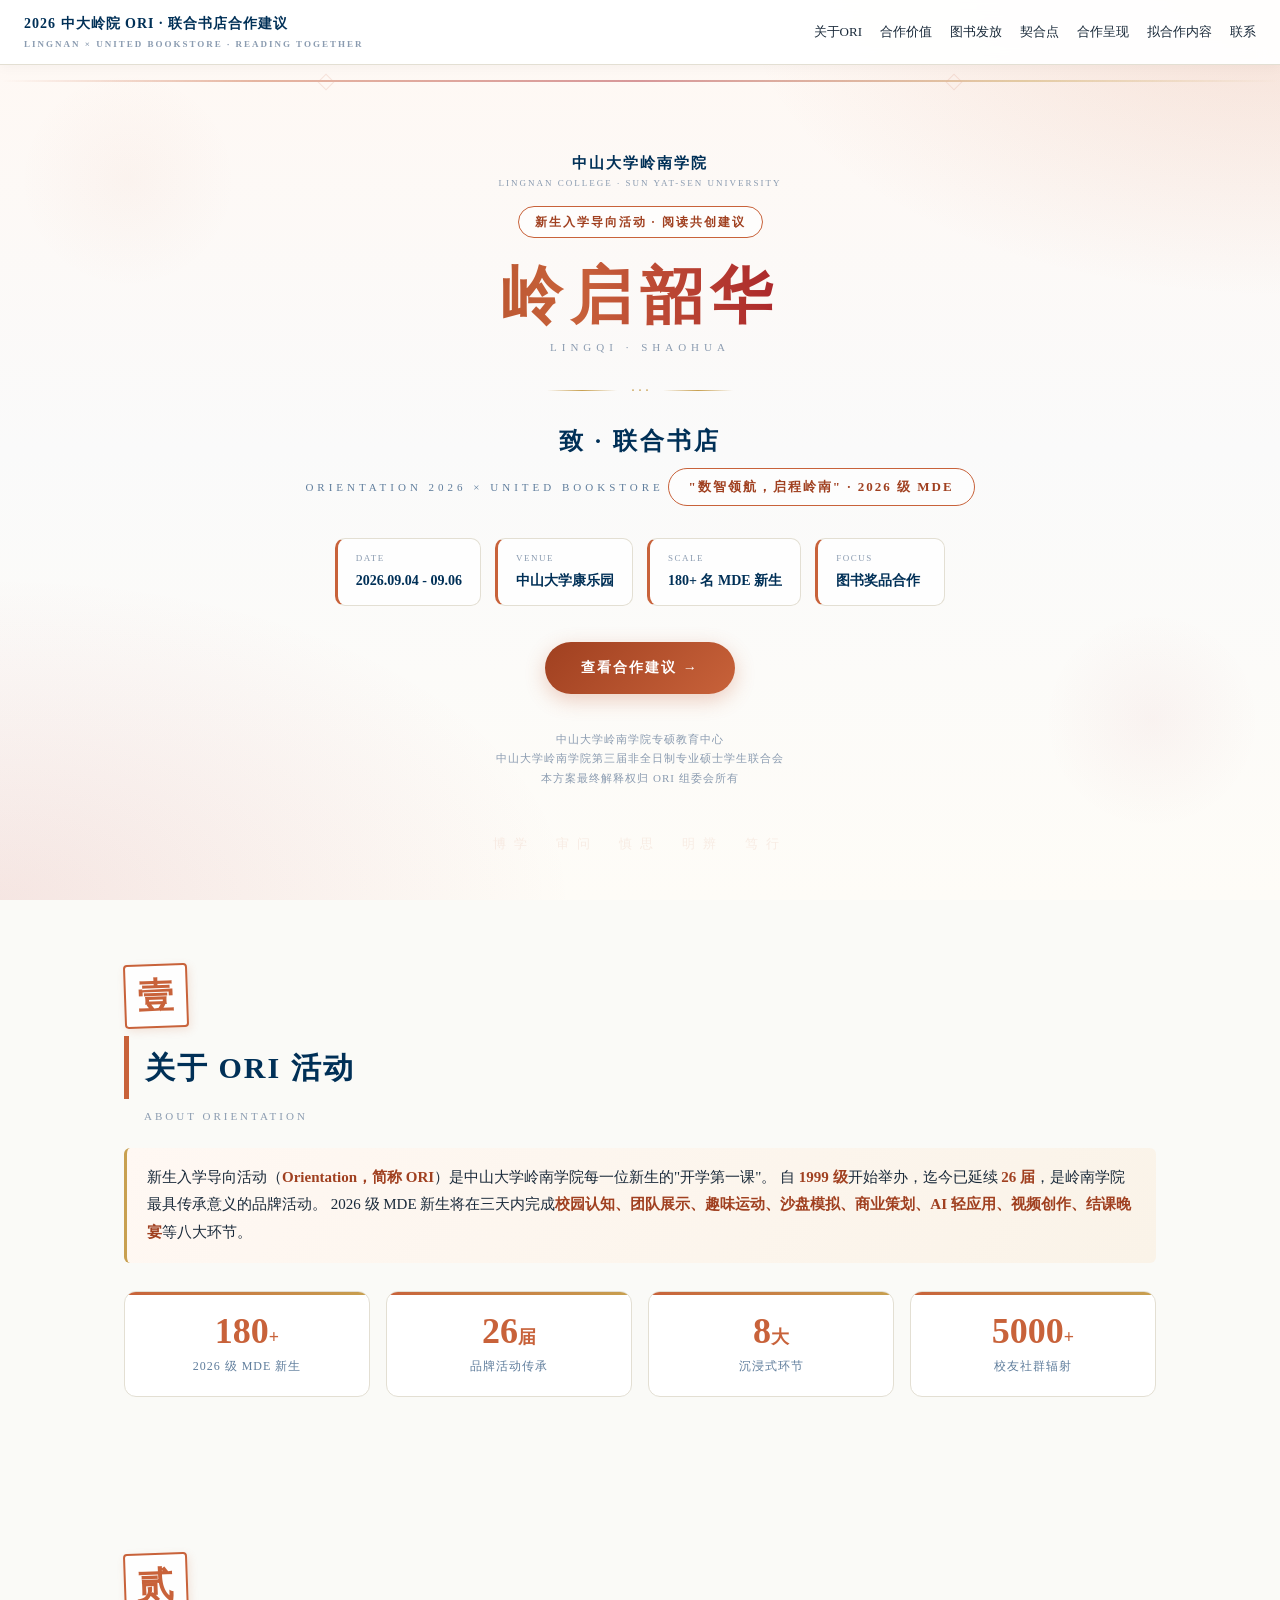
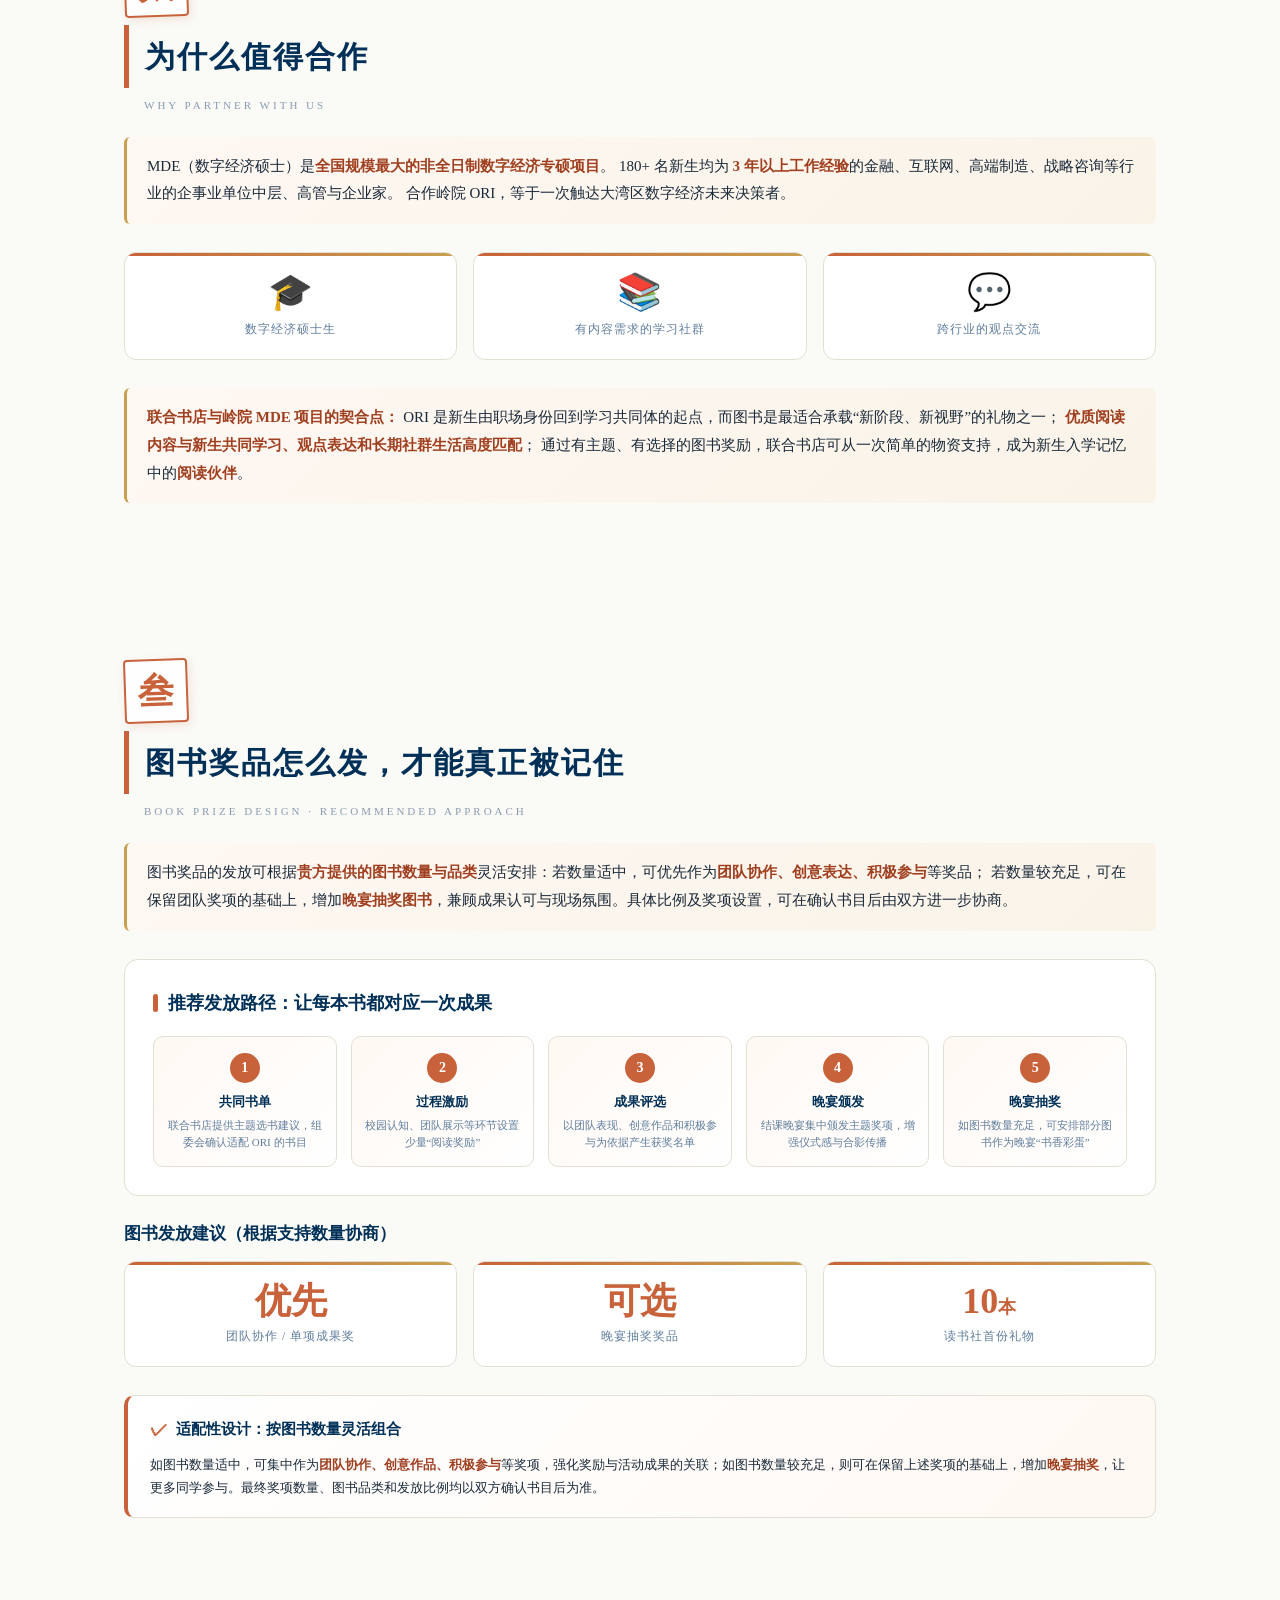
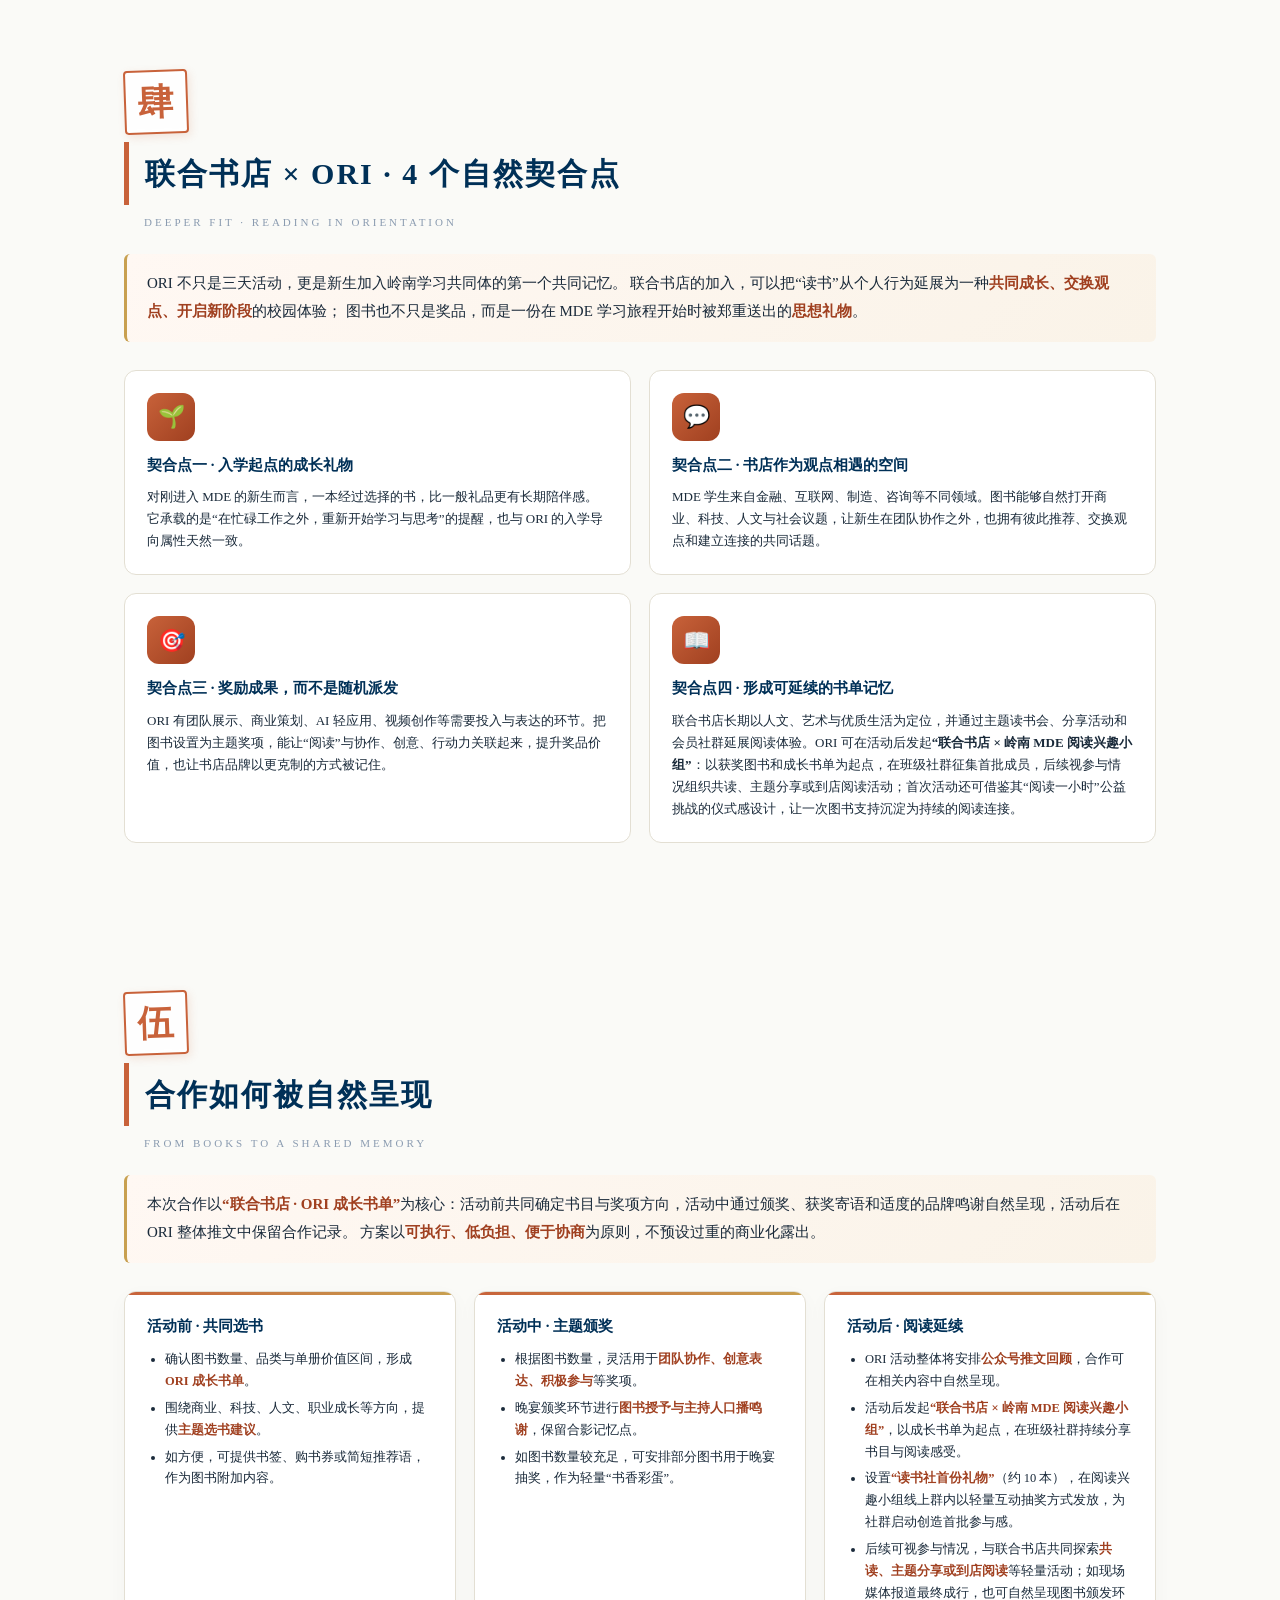
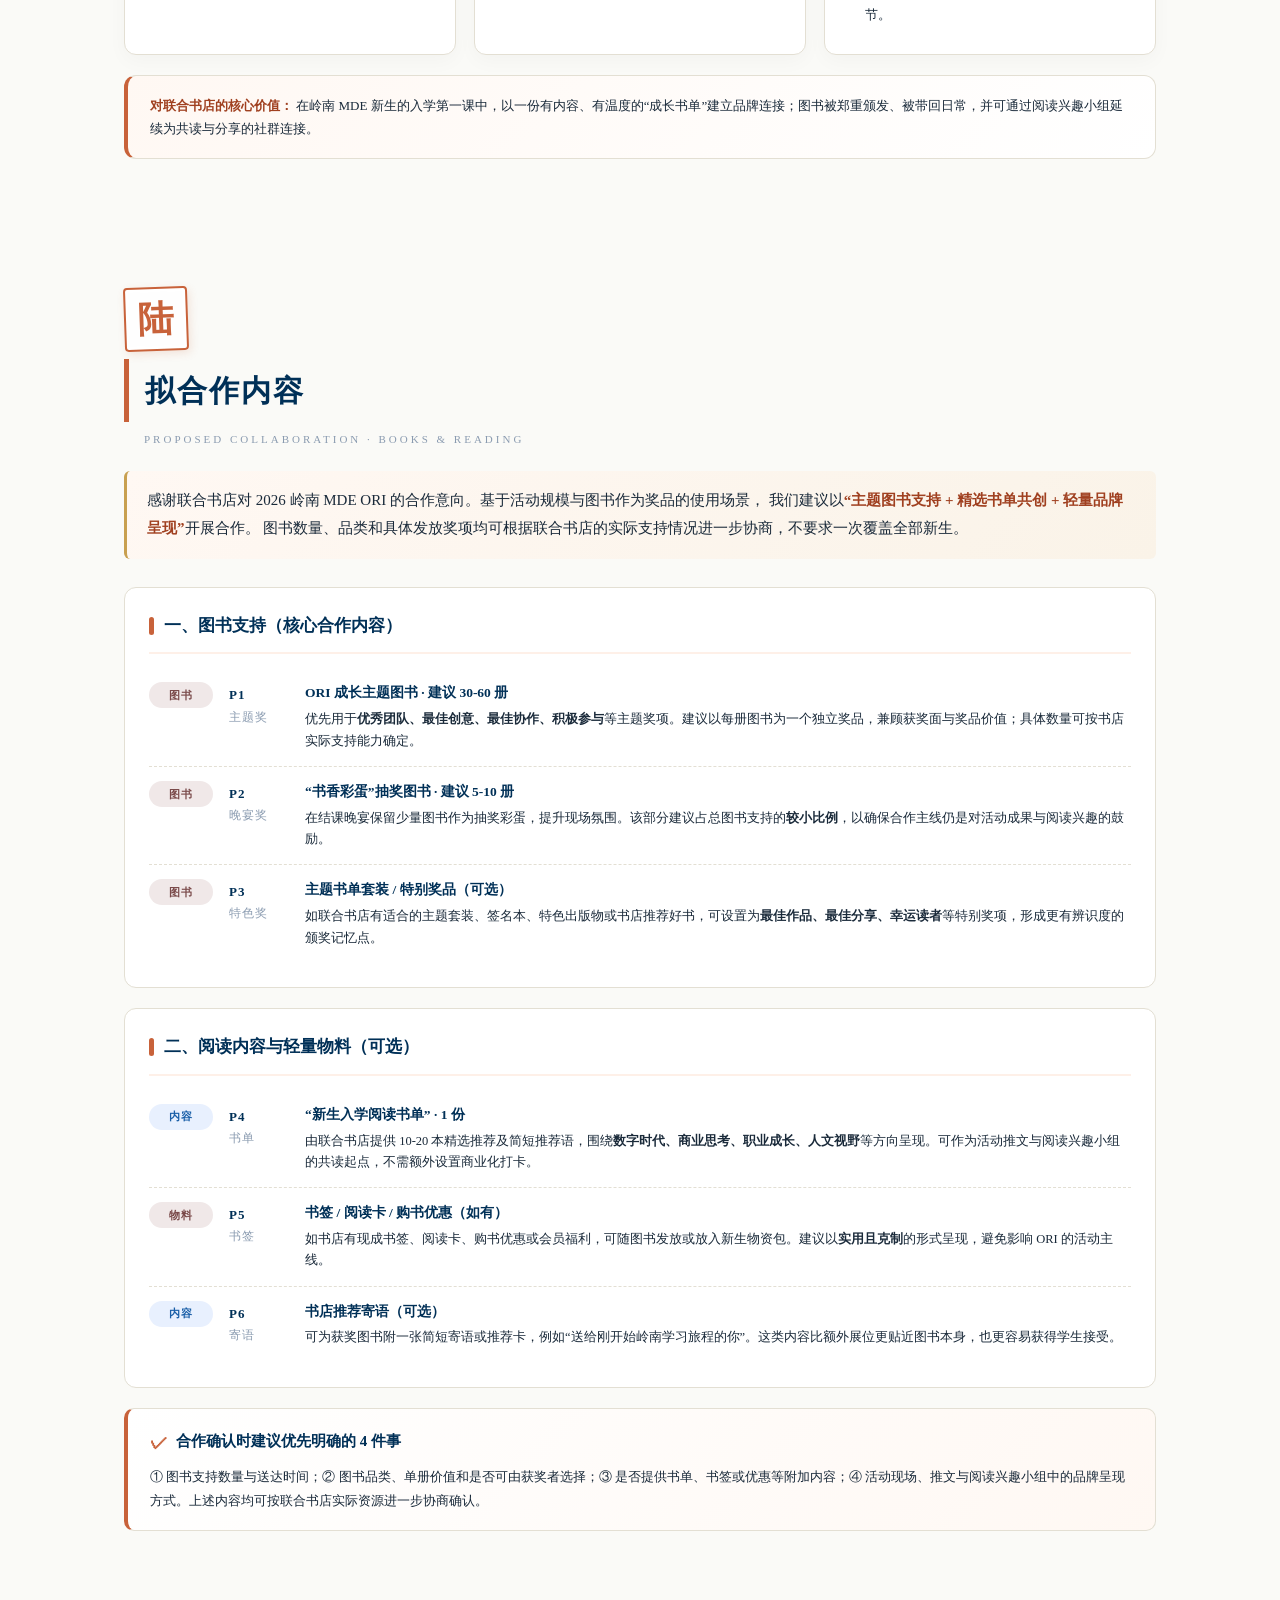
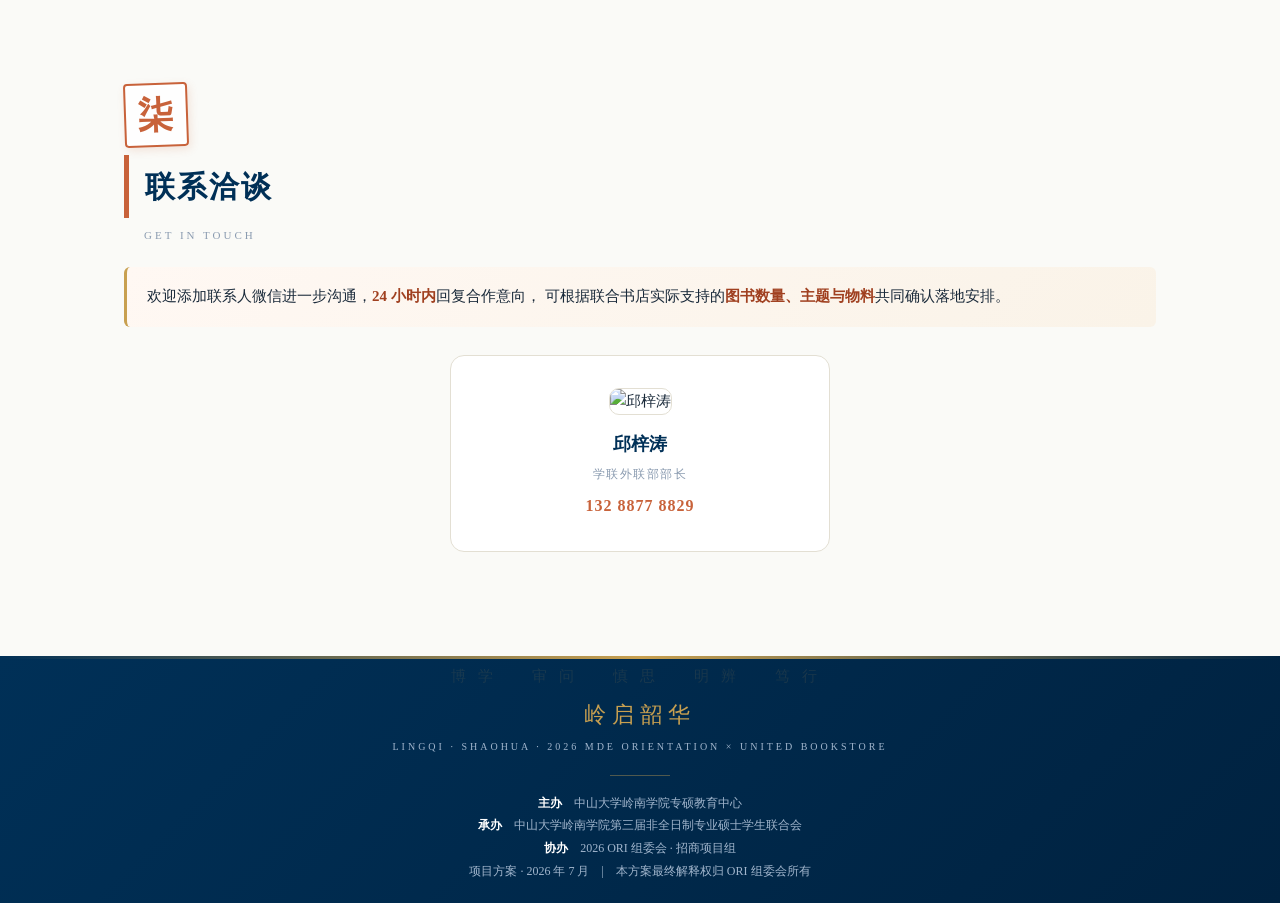
==== index.html @ 6dfabd99 "Add 联合书店合作方案" ====
<!DOCTYPE html>
<html lang="zh-CN">
<head>
<meta charset="UTF-8">
<meta name="viewport" content="width=device-width, initial-scale=1.0">
<title>2026 中大岭院 MDE 新生 ORI · 联合书店合作建议</title>
<style>
*{margin:0;padding:0;box-sizing:border-box}
:root{
  --pony:#c8623a;
  --pony-deep:#a04020;
  --pony-light:#fef0e8;
  --sysu-red:#a8202a;
  --navy:#003057;
  --gold:#c8a050;
  --bg:#fafaf7;
  --card:#ffffff;
  --border:#e3dfd3;
  --text:#1a2a3a;
  --light:#5f7d9c;
  --muted:#8a9bb0;
}
html{scroll-behavior:smooth}
body{
  font-family:"PingFang SC","Microsoft YaHei","Hiragino Sans GB",serif;
  line-height:1.7;color:var(--text);background:var(--bg);
  -webkit-font-smoothing:antialiased;font-size:15px;
}
.nav{
  position:fixed;top:0;left:0;right:0;z-index:100;
  background:rgba(255,255,255,0.95);backdrop-filter:blur(10px);
  border-bottom:1px solid var(--border);padding:12px 24px;
  display:flex;align-items:center;justify-content:space-between;
  box-shadow:0 2px 12px rgba(0,0,0,0.04);
}
.nav .brand{font-size:14px;font-weight:700;color:var(--navy);letter-spacing:1px;}
.nav .brand small{display:block;font-size:9px;color:var(--muted);letter-spacing:2px;margin-top:1px;}
.nav-menu{display:flex;gap:18px;flex-wrap:wrap;}
.nav-menu a{font-size:13px;color:var(--text);text-decoration:none;font-weight:500;transition:color 0.2s;}
.nav-menu a:hover{color:var(--pony);}
.cover{
  min-height:100vh;position:relative;overflow:hidden;
  background:
    radial-gradient(ellipse 70% 55% at 100% 0%,rgba(200,98,58,0.16) 0%,transparent 60%),
    radial-gradient(ellipse 75% 60% at 0% 100%,rgba(168,32,42,0.10) 0%,transparent 60%),
    linear-gradient(180deg,#fff8f3 0%,#fafafa 50%,#fefcf7 100%);
  display:flex;align-items:center;justify-content:center;
  padding:100px 24px 60px;text-align:center;
}
.cover::before{
  content:"";position:absolute;top:0;left:0;right:0;bottom:0;pointer-events:none;
  background-image:radial-gradient(circle at 10% 20%,rgba(200,98,58,0.04) 0%,transparent 8%),
                   radial-gradient(circle at 90% 80%,rgba(168,32,42,0.04) 0%,transparent 8%);
}
.cover::after{
  content:"博学　审问　慎思　明辨　笃行";
  position:absolute;bottom:5%;left:50%;transform:translateX(-50%);
  font-family:"STKaiti","KaiTi","楷体",serif;font-size:13px;letter-spacing:8px;
  color:rgba(200,98,58,0.10);white-space:nowrap;pointer-events:none;z-index:0;
}
.cover-deco-top{
  position:absolute;top:80px;left:0;right:0;height:2px;pointer-events:none;z-index:0;
  background:linear-gradient(90deg,transparent 0%,var(--pony) 20%,var(--sysu-red) 50%,var(--gold) 80%,transparent 100%);
  opacity:0.45;
}
.cover-deco-top::before,.cover-deco-top::after{
  content:"";position:absolute;top:-4px;width:10px;height:10px;
  border:1.5px solid var(--pony);transform:rotate(45deg);opacity:0.3;
}
.cover-deco-top::before{left:25%;}
.cover-deco-top::after{right:25%;}
.cover-inner{position:relative;z-index:1;max-width:760px;}
.cover .sysu{display:flex;align-items:center;justify-content:center;gap:10px;margin-bottom:14px;}
.cover .sysu img{height:36px;}
.cover .sysu .cn{font-size:15px;font-weight:700;color:var(--navy);letter-spacing:2px;}
.cover .sysu .en{font-size:9px;color:var(--muted);letter-spacing:2px;}
.cover-top-tag{
  display:inline-block;padding:5px 16px;border:1px solid var(--pony);
  border-radius:20px;font-size:12px;color:var(--pony-deep);
  letter-spacing:2px;font-weight:600;background:rgba(255,255,255,0.7);margin-bottom:24px;
}
.cover h1{
  font-family:"STKaiti","KaiTi","楷体",serif;
  font-size:62px;font-weight:700;letter-spacing:8px;line-height:1.1;
  background:linear-gradient(90deg,var(--pony-deep) 0%,var(--pony) 40%,var(--sysu-red) 75%,var(--gold) 100%);
  -webkit-background-clip:text;-webkit-text-fill-color:transparent;background-clip:text;
  margin-bottom:8px;
}
.cover .h1-en{font-size:11px;letter-spacing:5px;color:var(--muted);margin-bottom:22px;}
.cover-divider{display:flex;align-items:center;justify-content:center;gap:14px;margin:18px 0;}
.cover-divider::before,.cover-divider::after{
  content:"";width:70px;height:1px;
  background:linear-gradient(90deg,transparent,var(--gold),transparent);
}
.cover-divider span{color:var(--gold);font-size:14px;}
.cover h2{font-size:24px;font-weight:700;color:var(--navy);letter-spacing:3px;margin-bottom:6px;}
.cover h2-en{font-size:11px;letter-spacing:4px;color:var(--light);margin-bottom:18px;}
.cover .theme{
  display:inline-block;padding:7px 20px;border:1.5px solid var(--pony);
  border-radius:24px;font-size:13px;letter-spacing:2px;
  color:var(--pony-deep);font-weight:700;background:rgba(255,255,255,0.6);margin-bottom:32px;
}
.cover-info{display:flex;flex-wrap:wrap;justify-content:center;gap:14px;margin-bottom:36px;}
.cover-info .card{
  background:rgba(255,255,255,0.8);border:0.5px solid var(--border);
  border-left:3px solid var(--pony);
  border-radius:10px;padding:12px 18px;min-width:130px;text-align:left;
}
.cover-info .lbl{font-size:9px;color:var(--muted);letter-spacing:1.5px;margin-bottom:3px;}
.cover-info .val{font-size:14px;font-weight:700;color:var(--navy);}
.cover-cta{
  display:inline-block;padding:14px 36px;border-radius:30px;
  background:linear-gradient(135deg,var(--pony-deep),var(--pony));
  color:#fff;text-decoration:none;font-size:14px;font-weight:700;letter-spacing:2px;
  box-shadow:0 6px 20px rgba(200,98,58,0.3);transition:all 0.25s;
}
.cover-cta:hover{transform:translateY(-2px);box-shadow:0 10px 28px rgba(200,98,58,0.4);}
.cover-foot{margin-top:36px;font-size:11px;color:var(--muted);letter-spacing:1px;line-height:1.8;}
section{padding:64px 24px;max-width:1080px;margin:0 auto;}
.section-num{
  display:inline-flex;align-items:center;justify-content:center;
  width:64px;height:64px;border:2.5px solid var(--pony);
  font-family:"STKaiti","KaiTi","楷体",serif;font-size:36px;
  color:var(--pony);font-weight:700;line-height:1;
  background:rgba(255,255,255,0.85);border-radius:4px;
  transform:rotate(-2deg);margin-bottom:8px;position:relative;
  box-shadow:2px 3px 8px rgba(200,98,58,0.15),inset 0 0 0 3px rgba(255,255,255,0.9);
  transition:transform 0.3s;
}
.section-num:hover{transform:rotate(2deg) scale(1.05);}
.section-title{
  font-size:30px;font-weight:800;color:var(--navy);
  border-left:5px solid var(--pony);padding:6px 0 6px 16px;margin-bottom:8px;
  font-family:"STKaiti",serif;letter-spacing:2px;
}
.section-title-en{font-size:11px;color:var(--muted);letter-spacing:3px;margin-bottom:22px;padding-left:20px;}
.section-lead{
  font-size:15px;line-height:1.85;color:var(--text);
  background:linear-gradient(135deg,#fff8f3 0%,#faf3e8 100%);
  border-left:3px solid var(--gold);padding:16px 20px;border-radius:6px;margin-bottom:28px;
}
.section-lead strong{color:var(--pony-deep);}
.kpi-row{display:grid;grid-template-columns:repeat(4,1fr);gap:16px;margin-bottom:28px;}
.kpi{
  background:#fff;border:1px solid var(--border);border-radius:12px;
  padding:20px;text-align:center;transition:all 0.25s;
  position:relative;overflow:hidden;
}
.kpi::before{
  content:"";position:absolute;top:0;left:0;right:0;height:3px;
  background:linear-gradient(90deg,var(--pony),var(--gold));
}
.kpi:hover{
  transform:translateY(-4px);
  box-shadow:0 12px 32px rgba(200,98,58,0.10),0 0 0 1px var(--pony) inset;
  border-color:var(--pony);
}
.kpi .num{
  font-family:"STKaiti",serif;font-size:36px;font-weight:700;
  color:var(--pony);line-height:1.1;margin-bottom:4px;
}
.kpi .num small{font-size:18px;}
.kpi .lbl{font-size:12px;color:var(--light);letter-spacing:1px;}
.flow{
  background:#fff;border:1px solid var(--border);border-radius:14px;
  padding:28px;margin-bottom:24px;
}
.flow h3{font-size:18px;color:var(--navy);margin-bottom:18px;display:flex;align-items:center;gap:10px;}
.flow h3::before{content:"";width:5px;height:18px;background:var(--pony);border-radius:3px;}
.flow-steps{display:grid;grid-template-columns:repeat(5,1fr);gap:14px;}
.flow-step{
  text-align:center;padding:16px 10px;
  background:linear-gradient(135deg,#fff8f3,#fff);
  border:1px solid var(--border);border-radius:10px;position:relative;
  transition:all 0.3s;
}
.flow-step:hover{
  transform:translateY(-3px);
  box-shadow:0 8px 24px rgba(200,98,58,0.08);
  border-color:var(--pony);
}
.flow-step .step-num{
  display:inline-block;width:30px;height:30px;line-height:30px;
  border-radius:50%;background:var(--pony);color:#fff;
  font-weight:700;font-size:14px;margin-bottom:8px;
}
.flow-step .step-name{font-size:13px;font-weight:700;color:var(--navy);margin-bottom:4px;}
.flow-step .step-desc{font-size:11px;color:var(--light);line-height:1.5;}
.feasibility{
  background:linear-gradient(135deg,#fff,#fff8f3);
  border:1px solid var(--border);border-left:4px solid var(--pony);
  border-radius:10px;padding:18px 22px;margin-bottom:24px;
}
.feasibility h4{font-size:15px;color:var(--navy);margin-bottom:8px;display:flex;align-items:center;gap:8px;}
.feasibility h4::before{content:"✓";color:var(--pony);font-weight:700;font-size:18px;}
.feasibility p{font-size:13px;line-height:1.8;color:var(--text);}
.feasibility p strong{color:var(--pony-deep);}
.fit-grid{display:grid;grid-template-columns:repeat(2,1fr);gap:18px;margin-bottom:20px;}
.fit-card{
  background:#fff;border:1px solid var(--border);border-radius:12px;
  padding:22px;position:relative;transition:all 0.25s;
}
.fit-card:hover{
  border-color:var(--pony);
  box-shadow:0 12px 32px rgba(200,98,58,0.10);
  transform:translateY(-3px);
}
.fit-card .fc-ico{
  width:48px;height:48px;border-radius:12px;
  display:flex;align-items:center;justify-content:center;
  font-size:22px;color:#fff;margin-bottom:12px;
  background:linear-gradient(135deg,var(--pony),var(--pony-deep));
}
.fit-card h4{font-size:15px;font-weight:700;color:var(--navy);margin-bottom:8px;}
.fit-card p{font-size:13px;line-height:1.7;color:var(--text);}
.deliverable-grid{display:grid;grid-template-columns:repeat(3,1fr);gap:18px;margin-bottom:20px;}
.deliverable-card{
  background:#fff;border:1px solid var(--border);border-radius:12px;
  padding:22px;position:relative;overflow:hidden;
  box-shadow:0 6px 20px rgba(0,0,0,0.03);
}
.deliverable-card::before{
  content:"";position:absolute;top:0;left:0;right:0;height:3px;
  background:linear-gradient(90deg,var(--pony),var(--gold));
}
.deliverable-card h4{font-size:15px;color:var(--navy);margin-bottom:10px;}
.deliverable-card ul{padding-left:18px;}
.deliverable-card li{font-size:12.5px;line-height:1.75;margin-bottom:5px;color:var(--text);}
.deliverable-card strong{color:var(--pony-deep);}
.deal-note{
  background:linear-gradient(135deg,#fff8f3,#fff);
  border:1px solid var(--border);border-left:4px solid var(--pony);
  border-radius:12px;padding:18px 22px;margin-top:16px;font-size:13px;line-height:1.8;
}
.deal-note strong{color:var(--pony-deep);}
.sponsor-list{
  background:#fff;border:1px solid var(--border);border-radius:12px;
  padding:24px;margin-bottom:20px;
}
.sponsor-list h3{
  font-size:17px;color:var(--navy);margin-bottom:14px;
  display:flex;align-items:center;gap:10px;
  padding-bottom:12px;border-bottom:2px solid var(--pony-light);
}
.sponsor-list h3::before{content:"";width:5px;height:18px;background:var(--pony);border-radius:3px;}
.sponsor-item{
  display:flex;align-items:flex-start;gap:16px;
  padding:14px 0;border-bottom:1px dashed var(--border);
}
.sponsor-item:last-child{border-bottom:none;}
.sponsor-item .si-tag{
  flex-shrink:0;display:inline-flex;align-items:center;justify-content:center;
  min-width:64px;height:26px;border-radius:13px;
  font-size:11px;font-weight:700;letter-spacing:1px;
}
.sponsor-item .si-tag.tech{background:var(--pony-light);color:var(--pony-deep);}
.sponsor-item .si-tag.goods{background:#f0e8e8;color:#7a4a4a;}
.sponsor-item .si-tag.digital{background:#e8f0fe;color:#1a5fa8;}
.sponsor-item .si-tab{font-size:12px;color:var(--muted);letter-spacing:1px;flex-shrink:0;width:60px;padding-top:2px;}
.sponsor-item .si-tab strong{color:var(--navy);font-size:13px;display:block;}
.sponsor-item .si-body{flex:1;}
.sponsor-item .si-body h5{font-size:13.5px;font-weight:700;color:var(--navy);margin-bottom:4px;}
.sponsor-item .si-body p{font-size:12.5px;line-height:1.7;color:var(--text);}
.rights-table{width:100%;border-collapse:collapse;background:#fff;border-radius:10px;overflow:hidden;
  box-shadow:0 2px 8px rgba(0,0,0,0.05);font-size:12.5px;}
.rights-table th{
  background:linear-gradient(135deg,var(--pony-deep),var(--pony));color:#fff;
  padding:12px 10px;text-align:center;font-size:12.5px;letter-spacing:1.5px;
  border-bottom:2px solid var(--gold);
}
.rights-table td{padding:10px;border-top:1px solid var(--border);text-align:center;vertical-align:middle;}
.rights-table td:first-child{text-align:left;background:#fff8f3;font-weight:600;color:var(--navy);}
.rights-table .check{color:var(--pony);font-weight:700;font-size:16px;}
.rights-table .partial{color:var(--gold);font-size:14px;}
.rights-table tbody tr:nth-child(even){background:rgba(255,248,243,0.5);}
.rights-table tbody tr:nth-child(odd){background:#fff;}
.rights-table tbody tr:hover{background:rgba(200,98,58,0.04) !important;box-shadow:inset 3px 0 0 var(--pony);}
.partners-row{display:grid;grid-template-columns:1fr 1fr;gap:18px;margin-top:8px;}
.partner-card{
  background:#fff;border:1px solid var(--border);border-radius:12px;
  padding:20px;text-align:center;
}
.partner-card h3{font-size:16px;color:var(--navy);margin-bottom:12px;letter-spacing:1px;}
.partner-card img{width:100%;border-radius:8px;background:#fff;}
.contact-card-single{
  background:#fff;border:1px solid var(--border);border-radius:14px;
  padding:32px 24px;text-align:center;max-width:380px;margin:0 auto;
  transition:all 0.25s;
}
.contact-card-single:hover{
  transform:translateY(-4px);
  box-shadow:0 12px 36px rgba(200,98,58,0.10);
  border-color:var(--gold);
}
.contact-card-single img{
  width:160px;height:160px;border-radius:10px;
  border:1px solid var(--border);margin-bottom:14px;object-fit:contain;
}
.contact-card-single .name{font-size:18px;font-weight:700;color:var(--navy);margin-bottom:4px;}
.contact-card-single .role{font-size:12px;color:var(--muted);margin-bottom:8px;letter-spacing:1.5px;}
.contact-card-single .phone{font-size:16px;color:var(--pony);font-weight:700;letter-spacing:1px;}
footer{
  background:linear-gradient(135deg,var(--navy),#002240);
  color:#fff;padding:40px 24px 20px;text-align:center;margin-top:40px;
  position:relative;overflow:hidden;
}
footer::before{
  content:"博学　审问　慎思　明辨　笃行";
  position:absolute;top:8px;left:0;right:0;
  font-family:"STKaiti","KaiTi","楷体",serif;font-size:15px;letter-spacing:12px;
  color:rgba(200,160,80,0.12);white-space:nowrap;pointer-events:none;
}
footer::after{
  content:"";position:absolute;top:0;left:0;right:0;height:3px;
  background:linear-gradient(90deg,transparent,var(--gold),transparent);
}
footer .foot-brand{
  font-family:"STKaiti",serif;font-size:22px;letter-spacing:6px;
  color:var(--gold);margin-bottom:4px;position:relative;z-index:1;
}
footer .foot-en{font-size:10px;color:#a0b5cc;letter-spacing:3px;margin-bottom:20px;position:relative;z-index:1;}
footer .foot-divider{
  width:60px;height:1px;background:var(--gold);margin:0 auto 16px;
  position:relative;z-index:1;opacity:0.4;
}
footer .foot-line{font-size:12px;color:#a0b5cc;line-height:1.9;position:relative;z-index:1;}
footer .foot-line strong{color:#fff;}
.back-top{
  position:fixed;bottom:24px;right:24px;width:42px;height:42px;
  background:var(--pony);color:#fff;border-radius:50%;border:none;
  font-size:18px;cursor:pointer;opacity:0;transition:opacity 0.3s;
  box-shadow:0 4px 14px rgba(200,98,58,0.3);z-index:99;
}
.back-top.show{opacity:1;}
.reveal{
  opacity:0;transform:translateY(32px);
  transition:opacity 0.7s ease,transform 0.7s ease;
}
.reveal.visible{opacity:1;transform:translateY(0);}
.reveal-delay-1{transition-delay:0.1s;}
.reveal-delay-2{transition-delay:0.2s;}
.reveal-delay-3{transition-delay:0.3s;}
.reveal-delay-4{transition-delay:0.4s;}
@media(max-width:768px){
  .nav{padding:10px 16px;}
  .nav-menu{display:none;}
  .cover{padding:90px 16px 40px;}
  .cover h1{font-size:42px;letter-spacing:5px;}
  .cover h2{font-size:18px;letter-spacing:2px;}
  .cover-info .card{min-width:110px;padding:10px 12px;}
  .cover::after{font-size:10px;letter-spacing:4px;bottom:3%;}
  .kpi-row{grid-template-columns:repeat(2,1fr);}
  .flow-steps{grid-template-columns:repeat(2,1fr);}
  .partners-row{grid-template-columns:1fr;}
  .fit-grid{grid-template-columns:1fr;}
  .deliverable-grid{grid-template-columns:1fr;}
  .sponsor-item{flex-direction:column;gap:8px;}
  .sponsor-item .si-tag{align-self:flex-start;}
  .sponsor-item .si-tab{width:auto;}
  .section-title{font-size:22px;}
  .section-num{width:52px;height:52px;font-size:28px;}
  section{padding:48px 16px;}
  .rights-table{font-size:11px;}
  .rights-table th,.rights-table td{padding:8px 6px;}
}
@media print{
  .nav,.back-top,.cover-cta{display:none !important;}
  body{font-size:12px;line-height:1.5;color:#000;background:#fff;}
  .cover{
    min-height:auto;padding:40px 0 20px;background:none;
    text-align:center;page-break-after:always;
  }
  .cover h1{
    font-size:36px;letter-spacing:4px;
    background:none;-webkit-text-fill-color:var(--pony-deep);color:var(--pony-deep);
  }
  .cover h2{font-size:18px;}
  .cover .h1-en,.cover .sysu .en,.cover-top-tag{font-size:10px;}
  .cover::after{font-size:11px;letter-spacing:6px;color:rgba(200,98,58,0.15);}
  .cover-deco-top{display:none;}
  .cover-info{display:flex;flex-wrap:wrap;justify-content:center;gap:10px;}
  .cover-info .card{border:1px solid #ccc;background:#fff;min-width:100px;padding:8px 12px;}
  section{padding:24px 0;max-width:100%;break-inside:avoid;}
  .section-title{font-size:20px;border-left-width:4px;}
  .section-num{width:48px;height:48px;font-size:26px;}
  .kpi,.flow-step,.flow,.partners,.partner-card,.contact-card-single,.sponsor-list,.feasibility,.fit-card{
    break-inside:avoid;box-shadow:none !important;page-break-inside:avoid;
  }
  .kpi-row{grid-template-columns:repeat(4,1fr);}
  .flow-steps{grid-template-columns:repeat(5,1fr);}
  .fit-grid{grid-template-columns:repeat(2,1fr);}
  .deliverable-grid{grid-template-columns:repeat(3,1fr);}
  .partners-row{grid-template-columns:repeat(2,1fr);}
  .rights-table{font-size:10px;box-shadow:none;}
  .rights-table th{background:var(--pony) !important;-webkit-print-color-adjust:exact;print-color-adjust:exact;}
  .rights-table tr:nth-child(even){background:#fff8f3 !important;-webkit-print-color-adjust:exact;print-color-adjust:exact;}
  footer{
    background:var(--navy) !important;-webkit-print-color-adjust:exact;print-color-adjust:exact;
    color:#fff !important;page-break-before:always;
  }
  .reveal{opacity:1 !important;transform:none !important;}
  @page{margin:1.5cm;}
}
</style>
</head>
<body>

<nav class="nav">
  <div class="brand">
    2026 中大岭院 ORI · 联合书店合作建议
    <small>LINGNAN × UNITED BOOKSTORE · READING TOGETHER</small>
  </div>
  <div class="nav-menu">
    <a href="#about">关于ORI</a>
    <a href="#value">合作价值</a>
    <a href="#award">图书发放</a>
    <a href="#fit">契合点</a>
    <a href="#deliverables">合作呈现</a>
    <a href="#sponsor">拟合作内容</a>
    <a href="#contact">联系</a>
  </div>
</nav>

<div class="cover">
  <div class="cover-deco-top"></div>
  <div class="cover-inner">
    <div class="sysu">
      <div>
        <div class="cn">中山大学岭南学院</div>
        <div class="en">LINGNAN COLLEGE · SUN YAT-SEN UNIVERSITY</div>
      </div>
    </div>

    <div class="cover-top-tag">新生入学导向活动 · 阅读共创建议</div>

    <h1>岭启韶华</h1>
    <div class="h1-en">LINGQI · SHAOHUA</div>

    <div class="cover-divider"><span>· · ·</span></div>

    <h2>致 · 联合书店</h2>
    <h2-en>ORIENTATION 2026 × UNITED BOOKSTORE</h2-en>

    <div class="theme">"数智领航，启程岭南" · 2026 级 MDE</div>

    <div class="cover-info">
      <div class="card">
        <div class="lbl">DATE</div>
        <div class="val">2026.09.04 - 09.06</div>
      </div>
      <div class="card">
        <div class="lbl">VENUE</div>
        <div class="val">中山大学康乐园</div>
      </div>
      <div class="card">
        <div class="lbl">SCALE</div>
        <div class="val">180+ 名 MDE 新生</div>
      </div>
      <div class="card">
        <div class="lbl">FOCUS</div>
        <div class="val">图书奖品合作</div>
      </div>
    </div>

    <a href="#sponsor" class="cover-cta">查看合作建议 →</a>

    <div class="cover-foot">
      中山大学岭南学院专硕教育中心<br>
      中山大学岭南学院第三届非全日制专业硕士学生联合会<br>
      本方案最终解释权归 ORI 组委会所有
    </div>
  </div>
</div>

<section id="about" class="reveal">
  <div class="section-num">壹</div>
  <h2 class="section-title">关于 ORI 活动</h2>
  <div class="section-title-en">ABOUT ORIENTATION</div>

  <div class="section-lead reveal reveal-delay-1">
    新生入学导向活动（<strong>Orientation，简称 ORI</strong>）是中山大学岭南学院每一位新生的"开学第一课"。
    自 <strong>1999 级</strong>开始举办，迄今已延续 <strong>26 届</strong>，是岭南学院最具传承意义的品牌活动。
    2026 级 MDE 新生将在三天内完成<strong>校园认知、团队展示、趣味运动、沙盘模拟、商业策划、AI 轻应用、视频创作、结课晚宴</strong>等八大环节。
  </div>

  <div class="kpi-row">
    <div class="kpi reveal reveal-delay-1">
      <div class="num">180<small>+</small></div>
      <div class="lbl">2026 级 MDE 新生</div>
    </div>
    <div class="kpi reveal reveal-delay-2">
      <div class="num">26<small>届</small></div>
      <div class="lbl">品牌活动传承</div>
    </div>
    <div class="kpi reveal reveal-delay-3">
      <div class="num">8<small>大</small></div>
      <div class="lbl">沉浸式环节</div>
    </div>
    <div class="kpi reveal reveal-delay-4">
      <div class="num">5000<small>+</small></div>
      <div class="lbl">校友社群辐射</div>
    </div>
  </div>
</section>

<section id="value" class="reveal">
  <div class="section-num">贰</div>
  <h2 class="section-title">为什么值得合作</h2>
  <div class="section-title-en">WHY PARTNER WITH US</div>

  <div class="section-lead">
    MDE（数字经济硕士）是<strong>全国规模最大的非全日制数字经济专硕项目</strong>。
    180+ 名新生均为 <strong>3 年以上工作经验</strong>的金融、互联网、高端制造、战略咨询等行业的企事业单位中层、高管与企业家。
    合作岭院 ORI，等于一次触达大湾区数字经济未来决策者。
  </div>

  <div class="kpi-row" style="grid-template-columns:repeat(3,1fr);">
    <div class="kpi reveal reveal-delay-1">
      <div class="num">🎓</div>
      <div class="lbl" style="margin-top:6px;">数字经济硕士生</div>
    </div>
    <div class="kpi reveal reveal-delay-2">
      <div class="num">📚</div>
      <div class="lbl" style="margin-top:6px;">有内容需求的学习社群</div>
    </div>
    <div class="kpi reveal reveal-delay-3">
      <div class="num">💬</div>
      <div class="lbl" style="margin-top:6px;">跨行业的观点交流</div>
    </div>
  </div>

  <div class="section-lead" style="margin-top:18px;">
    <strong>联合书店与岭院 MDE 项目的契合点：</strong>
    ORI 是新生由职场身份回到学习共同体的起点，而图书是最适合承载“新阶段、新视野”的礼物之一；
    <strong>优质阅读内容与新生共同学习、观点表达和长期社群生活高度匹配</strong>；
    通过有主题、有选择的图书奖励，联合书店可从一次简单的物资支持，成为新生入学记忆中的<strong>阅读伙伴</strong>。
  </div>
</section>

<section id="award" class="reveal">
  <div class="section-num">叁</div>
  <h2 class="section-title">图书奖品怎么发，才能真正被记住</h2>
  <div class="section-title-en">BOOK PRIZE DESIGN · RECOMMENDED APPROACH</div>

  <div class="section-lead">
    图书奖品的发放可根据<strong>贵方提供的图书数量与品类</strong>灵活安排：若数量适中，可优先作为<strong>团队协作、创意表达、积极参与</strong>等奖品；
    若数量较充足，可在保留团队奖项的基础上，增加<strong>晚宴抽奖图书</strong>，兼顾成果认可与现场氛围。具体比例及奖项设置，可在确认书目后由双方进一步协商。
  </div>

  <div class="flow">
    <h3>推荐发放路径：让每本书都对应一次成果</h3>
    <div class="flow-steps">
      <div class="flow-step reveal reveal-delay-1">
        <div class="step-num">1</div>
        <div class="step-name">共同书单</div>
        <div class="step-desc">联合书店提供主题选书建议，组委会确认适配 ORI 的书目</div>
      </div>
      <div class="flow-step reveal reveal-delay-2">
        <div class="step-num">2</div>
        <div class="step-name">过程激励</div>
        <div class="step-desc">校园认知、团队展示等环节设置少量“阅读奖励”</div>
      </div>
      <div class="flow-step reveal reveal-delay-3">
        <div class="step-num">3</div>
        <div class="step-name">成果评选</div>
        <div class="step-desc">以团队表现、创意作品和积极参与为依据产生获奖名单</div>
      </div>
      <div class="flow-step reveal reveal-delay-4">
        <div class="step-num">4</div>
        <div class="step-name">晚宴颁发</div>
        <div class="step-desc">结课晚宴集中颁发主题奖项，增强仪式感与合影传播</div>
      </div>
      <div class="flow-step reveal reveal-delay-1">
        <div class="step-num">5</div>
        <div class="step-name">晚宴抽奖</div>
        <div class="step-desc">如图书数量充足，可安排部分图书作为晚宴“书香彩蛋”</div>
      </div>
    </div>
  </div>

  <h3 style="font-size:17px;color:var(--navy);margin:20px 0 12px;">图书发放建议（根据支持数量协商）</h3>
  <div class="kpi-row" style="grid-template-columns:repeat(3,1fr);">
    <div class="kpi">
      <div class="num">优先</div>
      <div class="lbl">团队协作 / 单项成果奖</div>
    </div>
    <div class="kpi">
      <div class="num">可选</div>
      <div class="lbl">晚宴抽奖奖品</div>
    </div>
    <div class="kpi">
      <div class="num">10<small>本</small></div>
      <div class="lbl">读书社首份礼物</div>
    </div>
  </div>

  <div class="feasibility reveal reveal-delay-2">
    <h4>适配性设计：按图书数量灵活组合</h4>
    <p>如图书数量适中，可集中作为<strong>团队协作、创意作品、积极参与</strong>等奖项，强化奖励与活动成果的关联；如图书数量较充足，则可在保留上述奖项的基础上，增加<strong>晚宴抽奖</strong>，让更多同学参与。最终奖项数量、图书品类和发放比例均以双方确认书目后为准。</p>
  </div>
</section>

<section id="fit" class="reveal">
  <div class="section-num">肆</div>
  <h2 class="section-title">联合书店 × ORI · 4 个自然契合点</h2>
  <div class="section-title-en">DEEPER FIT · READING IN ORIENTATION</div>

  <div class="section-lead">
    ORI 不只是三天活动，更是新生加入岭南学习共同体的第一个共同记忆。
    联合书店的加入，可以把“读书”从个人行为延展为一种<strong>共同成长、交换观点、开启新阶段</strong>的校园体验；
    图书也不只是奖品，而是一份在 MDE 学习旅程开始时被郑重送出的<strong>思想礼物</strong>。
  </div>

  <div class="fit-grid">
    <div class="fit-card reveal reveal-delay-1">
      <div class="fc-ico">🌱</div>
      <h4>契合点一 · 入学起点的成长礼物</h4>
      <p>对刚进入 MDE 的新生而言，一本经过选择的书，比一般礼品更有长期陪伴感。它承载的是“在忙碌工作之外，重新开始学习与思考”的提醒，也与 ORI 的入学导向属性天然一致。</p>
    </div>

    <div class="fit-card reveal reveal-delay-2">
      <div class="fc-ico">💬</div>
      <h4>契合点二 · 书店作为观点相遇的空间</h4>
      <p>MDE 学生来自金融、互联网、制造、咨询等不同领域。图书能够自然打开商业、科技、人文与社会议题，让新生在团队协作之外，也拥有彼此推荐、交换观点和建立连接的共同话题。</p>
    </div>

    <div class="fit-card reveal reveal-delay-3">
      <div class="fc-ico">🎯</div>
      <h4>契合点三 · 奖励成果，而不是随机派发</h4>
      <p>ORI 有团队展示、商业策划、AI 轻应用、视频创作等需要投入与表达的环节。把图书设置为主题奖项，能让“阅读”与协作、创意、行动力关联起来，提升奖品价值，也让书店品牌以更克制的方式被记住。</p>
    </div>

    <div class="fit-card reveal reveal-delay-4">
      <div class="fc-ico">📖</div>
      <h4>契合点四 · 形成可延续的书单记忆</h4>
      <p>联合书店长期以人文、艺术与优质生活为定位，并通过主题读书会、分享活动和会员社群延展阅读体验。ORI 可在活动后发起<strong>“联合书店 × 岭南 MDE 阅读兴趣小组”</strong>：以获奖图书和成长书单为起点，在班级社群征集首批成员，后续视参与情况组织共读、主题分享或到店阅读活动；首次活动还可借鉴其“阅读一小时”公益挑战的仪式感设计，让一次图书支持沉淀为持续的阅读连接。</p>
    </div>
  </div>
</section>

<section id="deliverables" class="reveal">
  <div class="section-num">伍</div>
  <h2 class="section-title">合作如何被自然呈现</h2>
  <div class="section-title-en">FROM BOOKS TO A SHARED MEMORY</div>

  <div class="section-lead">
    本次合作以<strong>“联合书店 · ORI 成长书单”</strong>为核心：活动前共同确定书目与奖项方向，活动中通过颁奖、获奖寄语和适度的品牌鸣谢自然呈现，活动后在 ORI 整体推文中保留合作记录。
    方案以<strong>可执行、低负担、便于协商</strong>为原则，不预设过重的商业化露出。
  </div>

  <div class="deliverable-grid">
    <div class="deliverable-card reveal reveal-delay-1">
      <h4>活动前 · 共同选书</h4>
      <ul>
        <li>确认图书数量、品类与单册价值区间，形成<strong>ORI 成长书单</strong>。</li>
        <li>围绕商业、科技、人文、职业成长等方向，提供<strong>主题选书建议</strong>。</li>
        <li>如方便，可提供书签、购书券或简短推荐语，作为图书附加内容。</li>
      </ul>
    </div>

    <div class="deliverable-card reveal reveal-delay-2">
      <h4>活动中 · 主题颁奖</h4>
      <ul>
        <li>根据图书数量，灵活用于<strong>团队协作、创意表达、积极参与</strong>等奖项。</li>
        <li>晚宴颁奖环节进行<strong>图书授予与主持人口播鸣谢</strong>，保留合影记忆点。</li>
        <li>如图书数量较充足，可安排部分图书用于晚宴抽奖，作为轻量“书香彩蛋”。</li>
      </ul>
    </div>

    <div class="deliverable-card reveal reveal-delay-3">
      <h4>活动后 · 阅读延续</h4>
      <ul>
        <li>ORI 活动整体将安排<strong>公众号推文回顾</strong>，合作可在相关内容中自然呈现。</li>
        <li>活动后发起<strong>“联合书店 × 岭南 MDE 阅读兴趣小组”</strong>，以成长书单为起点，在班级社群持续分享书目与阅读感受。</li>
        <li>设置<strong>“读书社首份礼物”</strong>（约 10 本），在阅读兴趣小组线上群内以轻量互动抽奖方式发放，为社群启动创造首批参与感。</li>
        <li>后续可视参与情况，与联合书店共同探索<strong>共读、主题分享或到店阅读</strong>等轻量活动；如现场媒体报道最终成行，也可自然呈现图书颁发环节。</li>
      </ul>
    </div>
  </div>

  <div class="deal-note reveal reveal-delay-4">
    <strong>对联合书店的核心价值：</strong>
    在岭南 MDE 新生的入学第一课中，以一份有内容、有温度的“成长书单”建立品牌连接；图书被郑重颁发、被带回日常，并可通过阅读兴趣小组延续为共读与分享的社群连接。
  </div>
</section>

<section id="sponsor" class="reveal">
  <div class="section-num">陆</div>
  <h2 class="section-title">拟合作内容</h2>
  <div class="section-title-en">PROPOSED COLLABORATION · BOOKS &amp; READING</div>

  <div class="section-lead">
    感谢联合书店对 2026 岭南 MDE ORI 的合作意向。基于活动规模与图书作为奖品的使用场景，
    我们建议以<strong>“主题图书支持 + 精选书单共创 + 轻量品牌呈现”</strong>开展合作。
    图书数量、品类和具体发放奖项均可根据联合书店的实际支持情况进一步协商，不要求一次覆盖全部新生。
  </div>

  <div class="sponsor-list reveal reveal-delay-1">
    <h3>一、图书支持（核心合作内容）</h3>

    <div class="sponsor-item">
      <span class="si-tag goods">图书</span>
      <div class="si-tab"><strong>P1</strong>主题奖</div>
      <div class="si-body">
        <h5>ORI 成长主题图书 · 建议 30-60 册</h5>
        <p>优先用于<strong>优秀团队、最佳创意、最佳协作、积极参与</strong>等主题奖项。建议以每册图书为一个独立奖品，兼顾获奖面与奖品价值；具体数量可按书店实际支持能力确定。</p>
      </div>
    </div>

    <div class="sponsor-item">
      <span class="si-tag goods">图书</span>
      <div class="si-tab"><strong>P2</strong>晚宴奖</div>
      <div class="si-body">
        <h5>“书香彩蛋”抽奖图书 · 建议 5-10 册</h5>
        <p>在结课晚宴保留少量图书作为抽奖彩蛋，提升现场氛围。该部分建议占总图书支持的<strong>较小比例</strong>，以确保合作主线仍是对活动成果与阅读兴趣的鼓励。</p>
      </div>
    </div>

    <div class="sponsor-item">
      <span class="si-tag goods">图书</span>
      <div class="si-tab"><strong>P3</strong>特色奖</div>
      <div class="si-body">
        <h5>主题书单套装 / 特别奖品（可选）</h5>
        <p>如联合书店有适合的主题套装、签名本、特色出版物或书店推荐好书，可设置为<strong>最佳作品、最佳分享、幸运读者</strong>等特别奖项，形成更有辨识度的颁奖记忆点。</p>
      </div>
    </div>
  </div>

  <div class="sponsor-list reveal reveal-delay-2">
    <h3>二、阅读内容与轻量物料（可选）</h3>

    <div class="sponsor-item">
      <span class="si-tag digital">内容</span>
      <div class="si-tab"><strong>P4</strong>书单</div>
      <div class="si-body">
        <h5>“新生入学阅读书单” · 1 份</h5>
        <p>由联合书店提供 10-20 本精选推荐及简短推荐语，围绕<strong>数字时代、商业思考、职业成长、人文视野</strong>等方向呈现。可作为活动推文与阅读兴趣小组的共读起点，不需额外设置商业化打卡。</p>
      </div>
    </div>

    <div class="sponsor-item">
      <span class="si-tag goods">物料</span>
      <div class="si-tab"><strong>P5</strong>书签</div>
      <div class="si-body">
        <h5>书签 / 阅读卡 / 购书优惠（如有）</h5>
        <p>如书店有现成书签、阅读卡、购书优惠或会员福利，可随图书发放或放入新生物资包。建议以<strong>实用且克制</strong>的形式呈现，避免影响 ORI 的活动主线。</p>
      </div>
    </div>

    <div class="sponsor-item">
      <span class="si-tag digital">内容</span>
      <div class="si-tab"><strong>P6</strong>寄语</div>
      <div class="si-body">
        <h5>书店推荐寄语（可选）</h5>
        <p>可为获奖图书附一张简短寄语或推荐卡，例如“送给刚开始岭南学习旅程的你”。这类内容比额外展位更贴近图书本身，也更容易获得学生接受。</p>
      </div>
    </div>
  </div>

  <div class="feasibility reveal reveal-delay-4">
    <h4>合作确认时建议优先明确的 4 件事</h4>
    <p>① 图书支持数量与送达时间；② 图书品类、单册价值和是否可由获奖者选择；③ 是否提供书单、书签或优惠等附加内容；④ 活动现场、推文与阅读兴趣小组中的品牌呈现方式。上述内容均可按联合书店实际资源进一步协商确认。</p>
  </div>
</section>

<section id="contact" class="reveal">
  <div class="section-num">柒</div>
  <h2 class="section-title">联系洽谈</h2>
  <div class="section-title-en">GET IN TOUCH</div>

  <div class="section-lead">
    欢迎添加联系人微信进一步沟通，<strong>24 小时内</strong>回复合作意向，
    可根据联合书店实际支持的<strong>图书数量、主题与物料</strong>共同确认落地安排。
  </div>

  <div class="contact-card-single reveal reveal-delay-1">
    <img src="assets/邱梓涛.jpg" alt="邱梓涛">
    <div class="name">邱梓涛</div>
    <div class="role">学联外联部部长</div>
    <div class="phone">132 8877 8829</div>
  </div>
</section>

<footer>
  <div class="foot-brand">岭启韶华</div>
  <div class="foot-en">LINGQI · SHAOHUA · 2026 MDE ORIENTATION × UNITED BOOKSTORE</div>
  <div class="foot-divider"></div>
  <div class="foot-line">
    <strong>主办</strong>　中山大学岭南学院专硕教育中心<br>
    <strong>承办</strong>　中山大学岭南学院第三届非全日制专业硕士学生联合会<br>
    <strong>协办</strong>　2026 ORI 组委会 · 招商项目组<br>
    项目方案 · 2026 年 7 月　|　本方案最终解释权归 ORI 组委会所有
  </div>
</footer>

<button class="back-top" onclick="window.scrollTo({top:0,behavior:'smooth'})">↑</button>

<script>
window.addEventListener('scroll',function(){
  var btn=document.querySelector('.back-top');
  if(window.scrollY>400)btn.classList.add('show');else btn.classList.remove('show');
});
(function(){
  var observer=new IntersectionObserver(function(entries){
    entries.forEach(function(e){
      if(e.isIntersecting){e.target.classList.add('visible');observer.unobserve(e.target);}
    });
  },{threshold:0.1,rootMargin:'0px 0px -40px 0px'});
  document.querySelectorAll('.reveal').forEach(function(el){
    observer.observe(el);
  });
})();
</script>

</body>
</html>
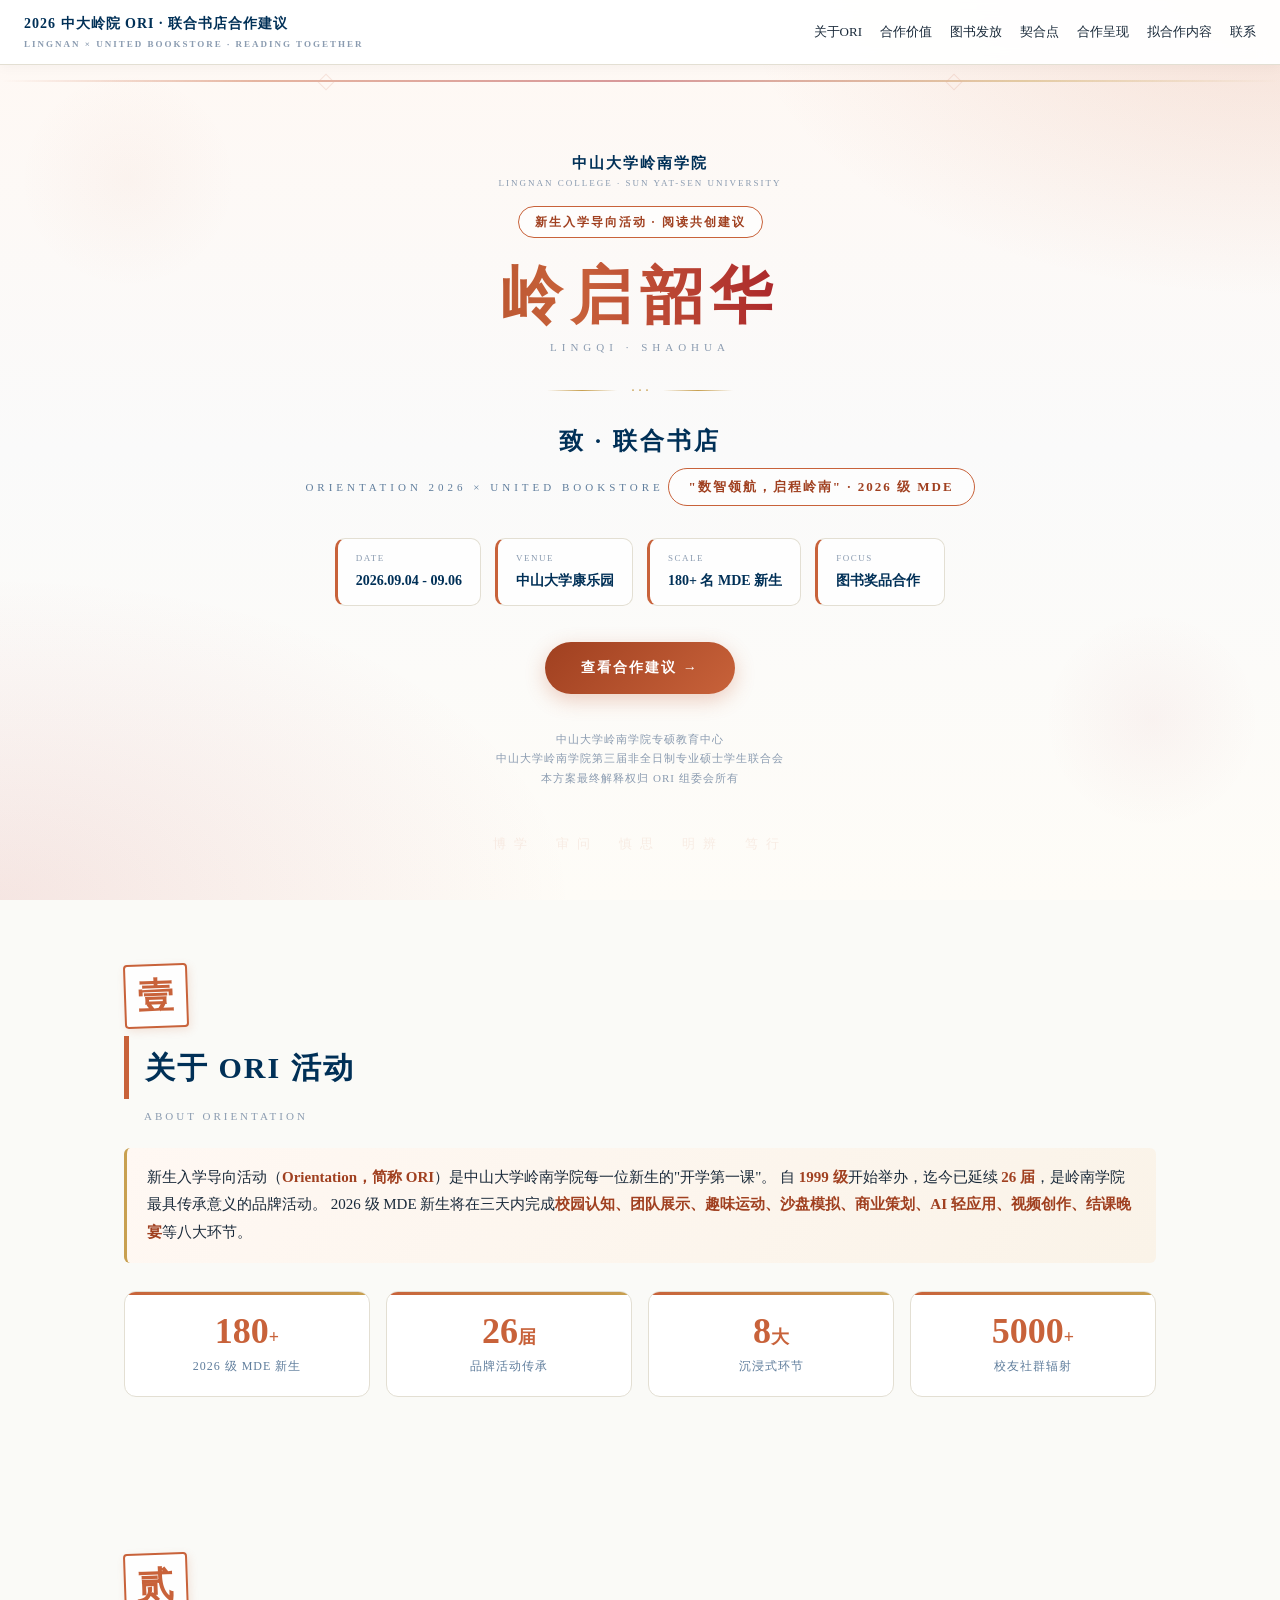
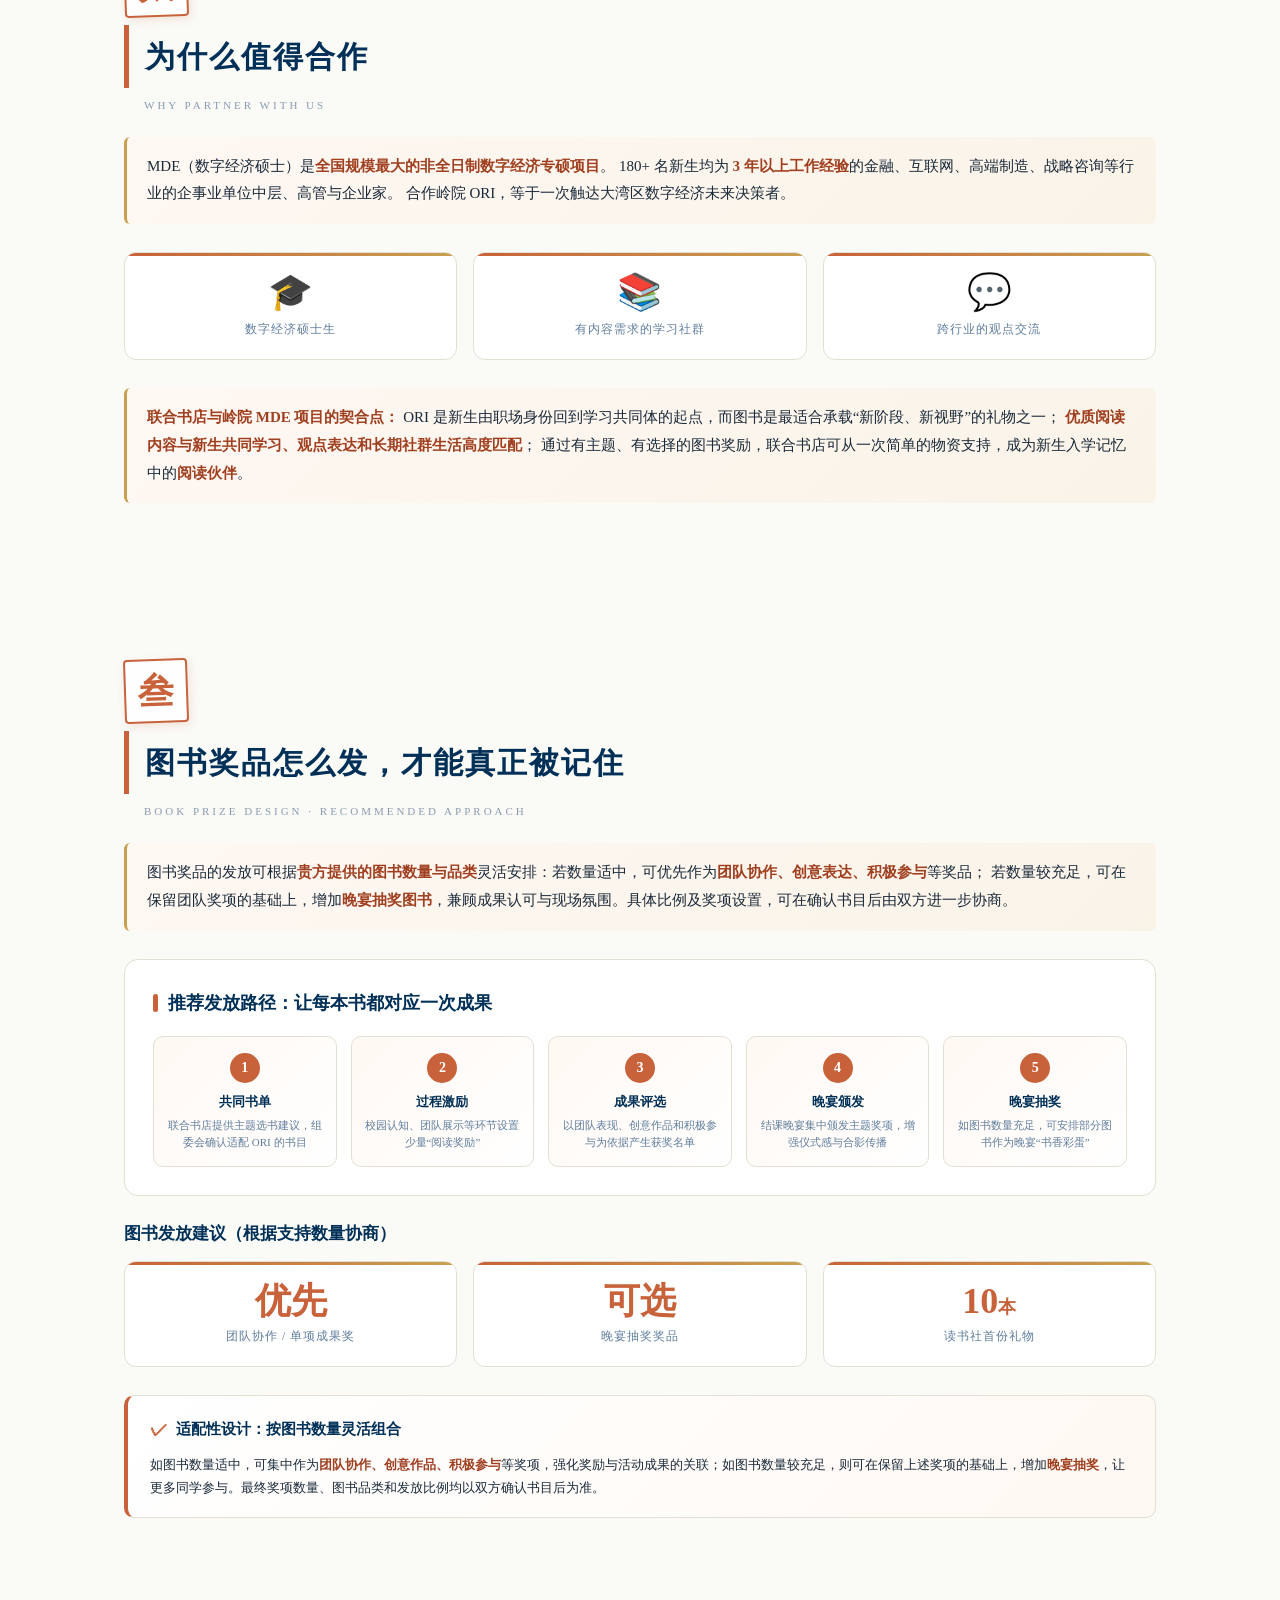
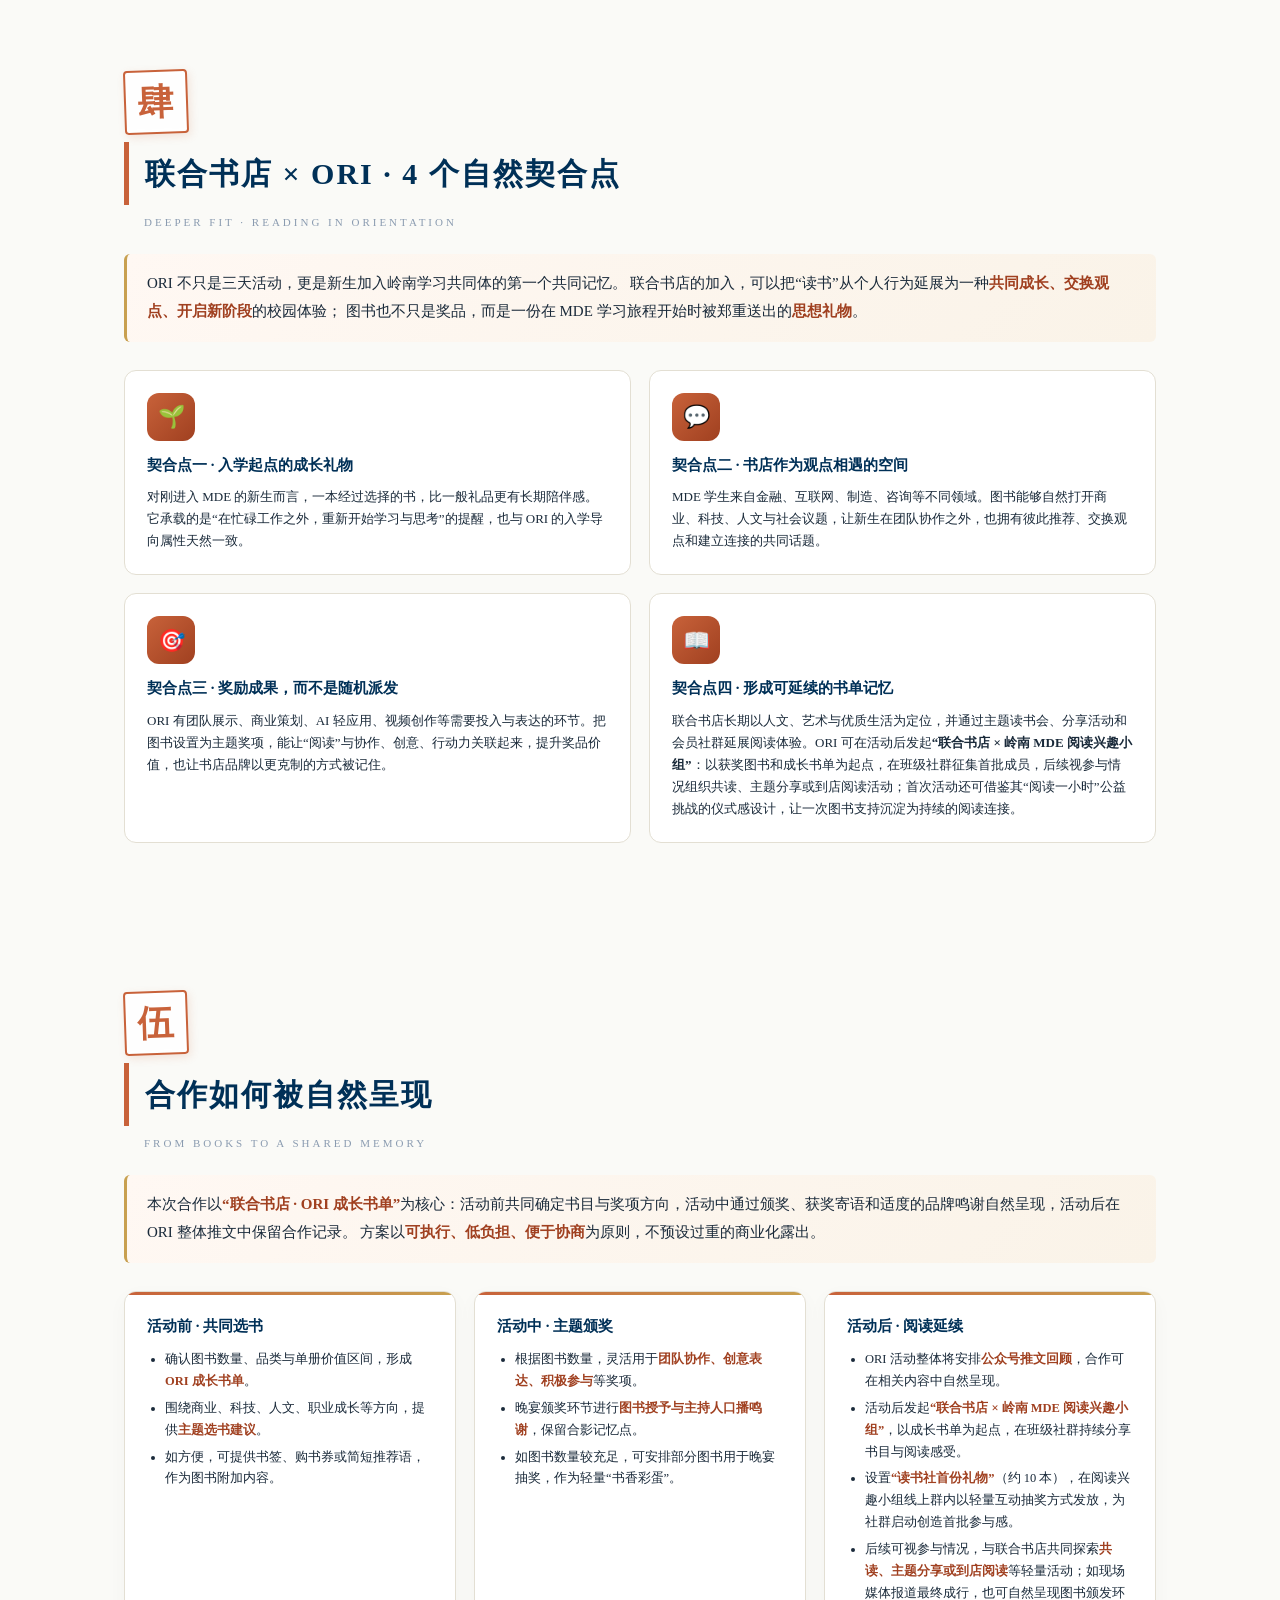
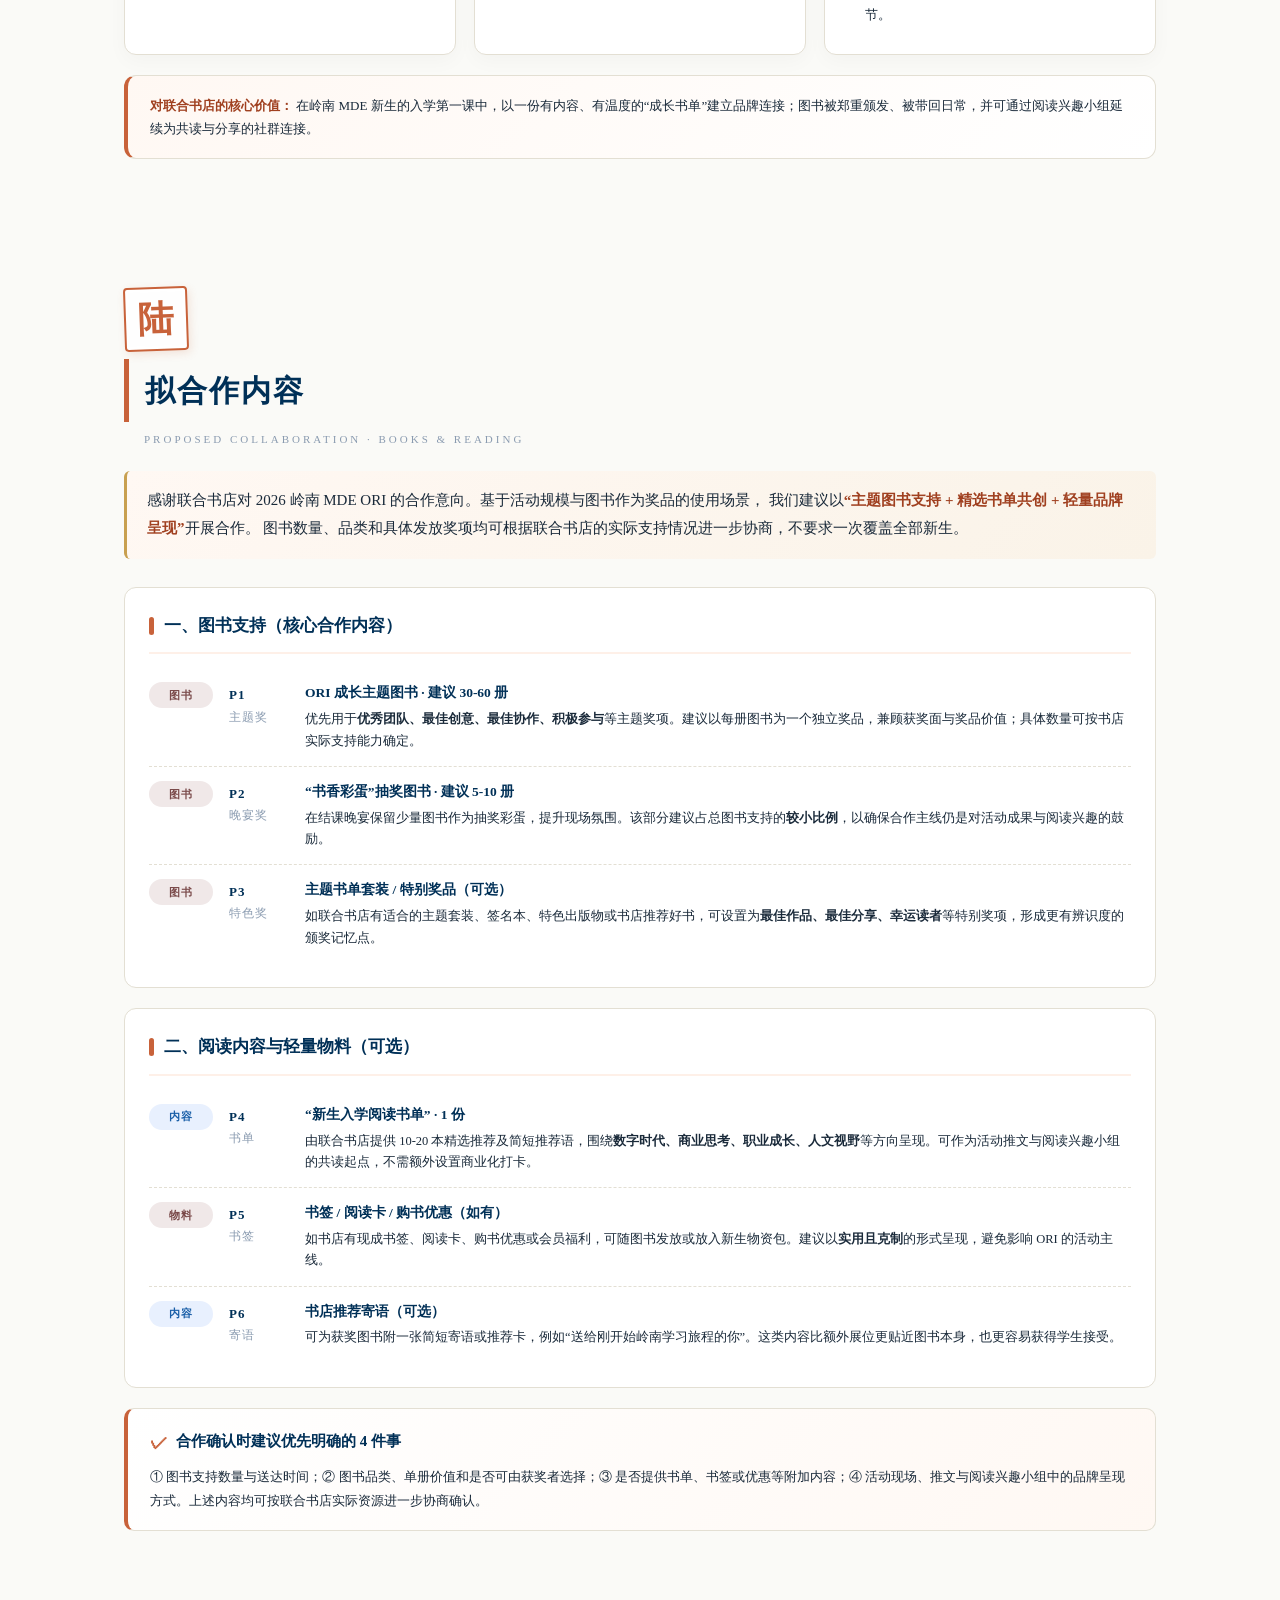
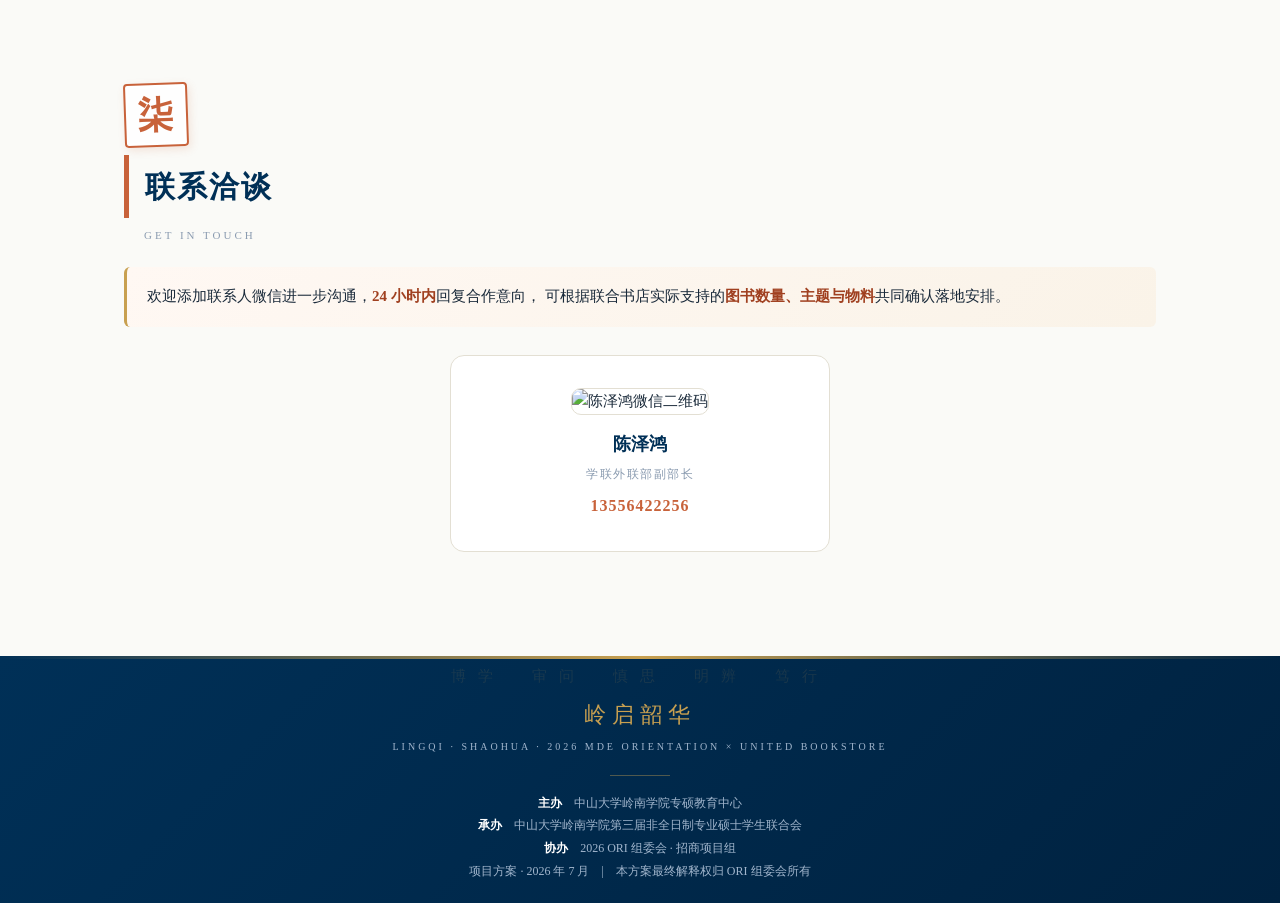
==== commit 2eb1bc39: "Update 联合书店联系人信息" ====
--- a/index.html
+++ b/index.html
@@ -774,10 +774,10 @@
   </div>
 
   <div class="contact-card-single reveal reveal-delay-1">
-    <img src="assets/邱梓涛.jpg" alt="邱梓涛">
-    <div class="name">邱梓涛</div>
-    <div class="role">学联外联部部长</div>
-    <div class="phone">132 8877 8829</div>
+    <img src="assets/chen-zehong-qr.jpg" alt="陈泽鸿微信二维码">
+    <div class="name">陈泽鸿</div>
+    <div class="role">学联外联部副部长</div>
+    <div class="phone">13556422256</div>
   </div>
 </section>
 
